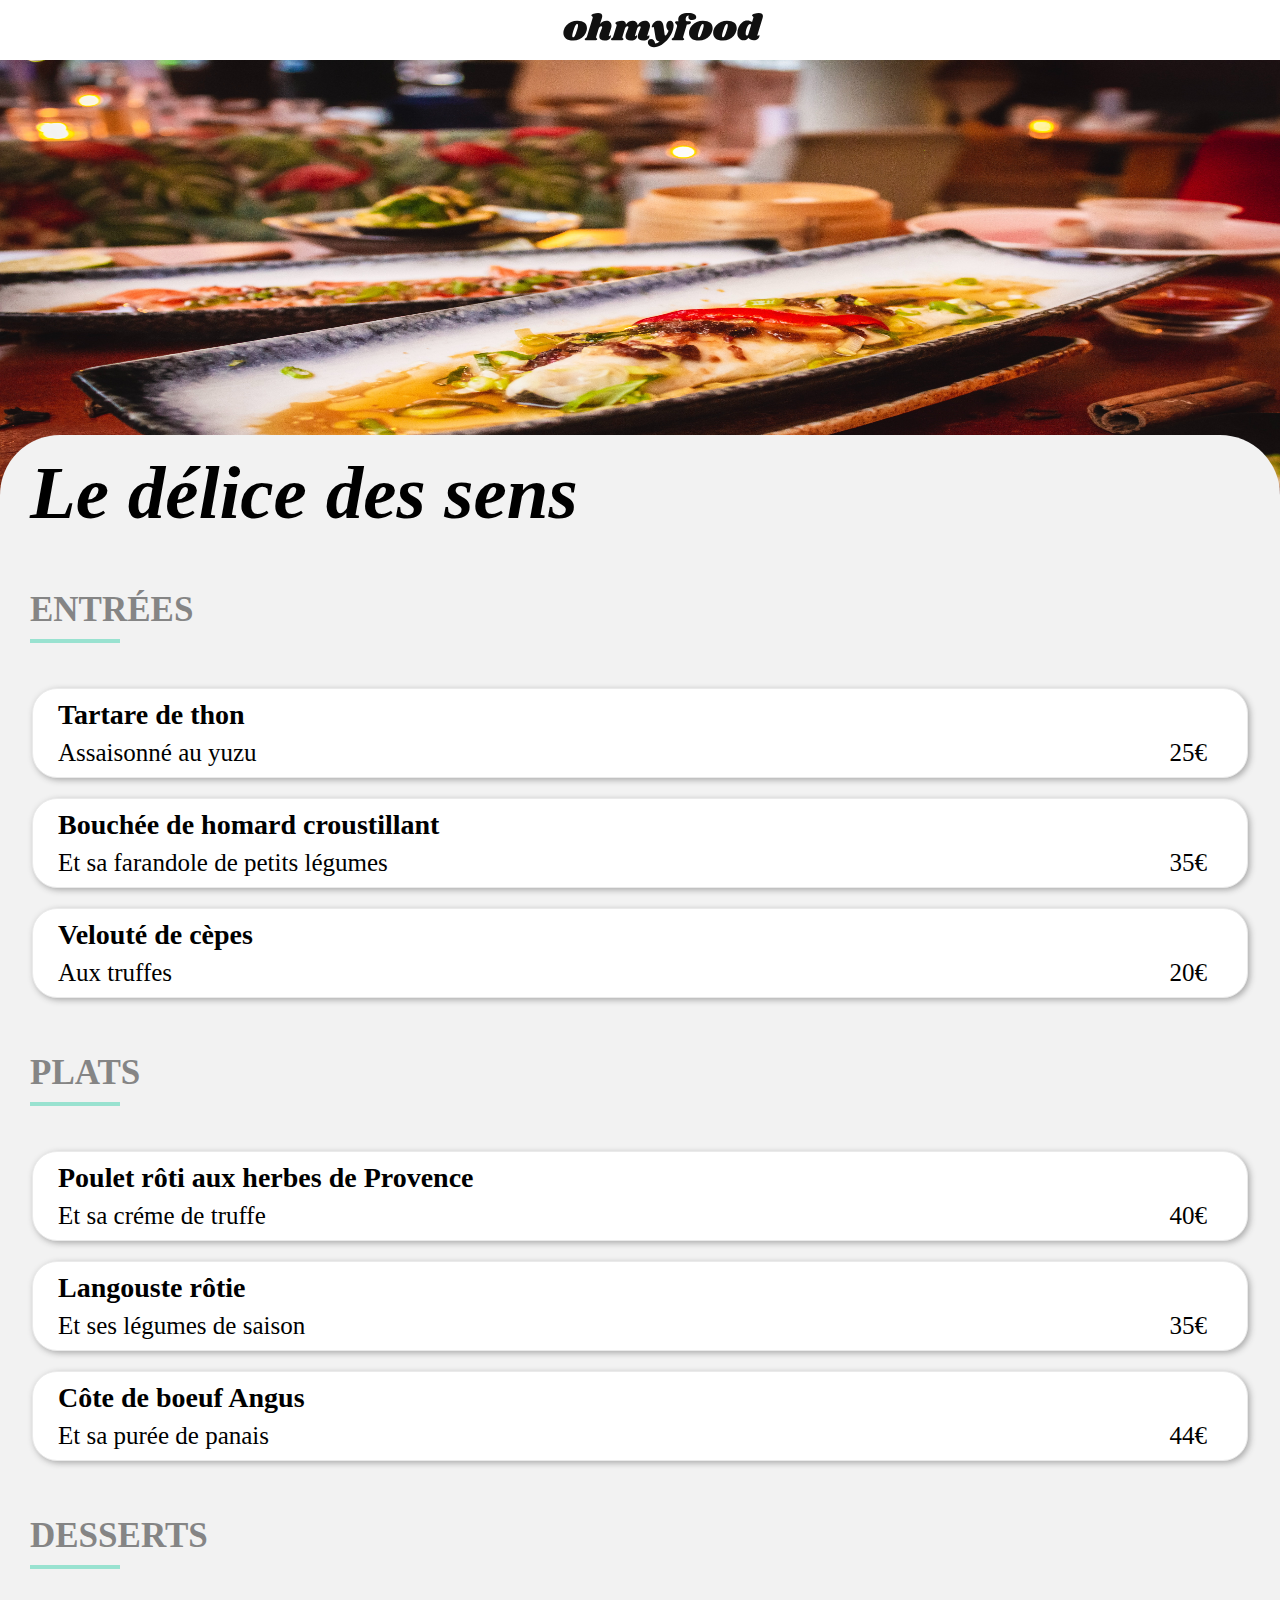
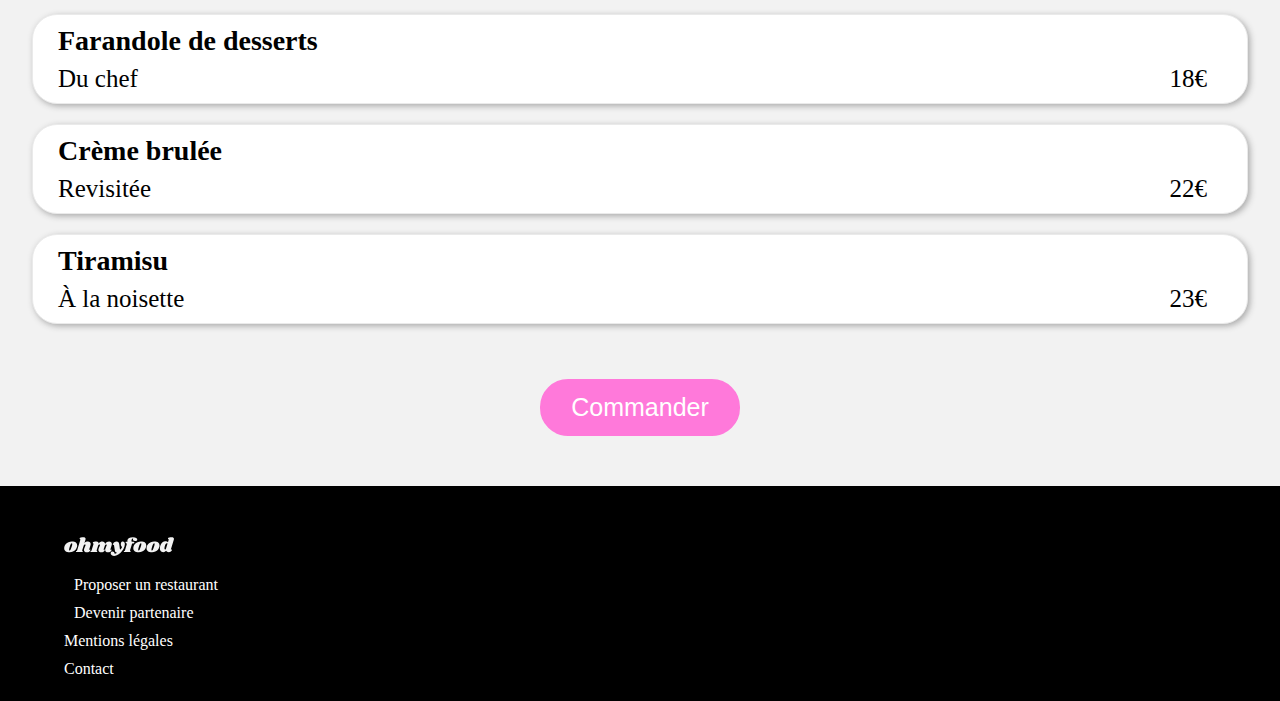
==== menu/menu_delice.html @ 40a1cb8a "finalisation menu css" ====
<!DOCTYPE html>
<html lang="fr">
    <head>
        <meta charset="utf-8">
        <link rel="stylesheet" href="../css/menu.css">
        <link rel="stylesheet" href="https://cdnjs.cloudflare.com/ajax/libs/font-awesome/6.2.0/css/all.min.css" integrity="sha512-xh6O/CkQoPOWDdYTDqeRdPCVd1SpvCA9XXcUnZS2FmJNp1coAFzvtCN9BmamE+4aHK8yyUHUSCcJHgXloTyT2A==" crossorigin="anonymous" referrerpolicy="no-referrer">
        <title>Le delice des sens</title>
    </head>

    <body>
        <header>
            <a href="../index.html">
                <i class="fa-solid fa-arrow-left fleche"></i>
            </a>
            <img src="../images/logo/ohmyfood@2x.svg" alt="ohmyfood" id="omf">
        </header>

        <main>
            <div class="tt-titre">
                <div class="carte-image cii"><img class="img_restau" src="../images/restaurants/louis-hansel-shotsoflouis-qNBGVyOCY8Q-unsplash.jpg" alt="Délice"></div>
                <div class="carte-corps cci">
                    <div class="carte-titre cti">
                        <h1>Le délice des sens</h1>
                        <i class="fa-regular fa-heart coeur"></i>
                    </div>
                </div>
            </div>

            
                

            <section>
                <h2>ENTRÉES</h2>
                <div class="trait"></div>

                <div class="tt-e">
                    <div class="carte-corps">
                        <h3 class="carte-titre">Tartare de thon</h3>
                        <div class="carte-legende">
                            <p>Assaisonné au yuzu</p>
                            <p>25€</p>
                        </div>
                    </div>

                    <div class="carte-corps">
                        <h3 class="carte-titre">Bouchée de homard croustillant</h3>
                        <div class="carte-legende">
                            <p>Et sa farandole de petits légumes</p>
                            <p>35€</p>
                        </div>
                    </div>

                    <div class="carte-corps">
                        <h3 class="carte-titre">Velouté de cèpes</h3>
                        <div class="carte-legende">
                            <p>Aux truffes</p>
                            <p>20€</p>
                        </div>
                    </div>
                </div>
            </section>

            <section>
                <h2>PLATS</h2>
                <div class="trait"></div>

                <div class="tt-e">
                    <div class="carte-corps">
                        <h3 class="carte-titre">Poulet rôti aux herbes de Provence</h3>
                        <div class="carte-legende">
                            <p>Et sa créme de truffe</p>
                            <p>40€</p>
                        </div>
                    </div>

                    <div class="carte-corps">
                        <h3 class="carte-titre">Langouste rôtie</h3>
                        <div class="carte-legende">
                            <p>Et ses légumes de saison</p>
                            <p>35€</p>
                        </div>
                    </div>

                    <div class="carte-corps">
                        <h3 class="carte-titre">Côte de boeuf Angus</h3>
                        <div class="carte-legende">
                            <p>Et sa purée de panais</p>
                            <p>44€</p>
                        </div>
                    </div>
                </div>
            </section>

            <section>
                <h2>DESSERTS</h2>
                <div class="trait"></div>

                <div class="tt-e">
                    <div class="carte-corps">
                        <h3 class="carte-titre">Farandole de desserts</h3>
                        <div class="carte-legende">
                            <p>Du chef</p>
                            <p>18€</p>
                        </div>
                    </div>

                    <div class="carte-corps">
                        <h3 class="carte-titre">Crème brulée</h3>
                        <div class="carte-legende">
                            <p>Revisitée</p>
                            <p>22€</p>
                        </div>
                    </div>

                    <div class="carte-corps">
                        <h3 class="carte-titre">Tiramisu</h3>
                        <div class="carte-legende">
                            <p>À la noisette</p>
                            <p>23€</p>
                        </div>
                    </div>
                </div>
            </section>

            <button type="button">Commander</button>

        </main>

        <footer>
            <img src="../images/logo/ohmyfood@2x.svg" alt="ohmyfood" id="omfpt">
            
            <ul class="tt-lien">
                <li class="lien">
                    <i class="fa-solid fa-utensils icone-footer"></i>
                    <span>Proposer un restaurant</span>
                </li>
                <li class="lien">
                    <i class="fa-solid fa-handshake-angle icone-footer"></i>
                    <span>Devenir partenaire</span>
                </li>
                <li class="lien">Mentions légales</li>
                <li class="lien">Contact</li>
            </ul>
        </footer>

    </body>

</html>
---- css/menu.css ----
body {
    font-size: 16px;
    margin: 10px auto 0 auto;
}

header {
    width: auto;
    height: 50px;
    display: flex;
    flex-direction: row;
}

.fleche {
    font-size: 30px;
    margin: 5px 0 0 45px;
    color: black;
}

#omf {
    width: 200px;
    display: flex;
    margin: 0 auto 10px auto;
}

main {
    background-color: rgb(242, 242, 242);
    padding-bottom: 50px;
}

.tt-titre {
    display: flex;
    flex-direction: column;
    height: 500px;
    margin-bottom: 30px;
}

.cii {
    height: 90%;
}

.img_restau {
    width: 100%;
    max-height: 450px;
}

.cci {
    margin: -75px 0 0 0 !important;
    border-radius: 60px 60px 0 0 !important;
    box-shadow: none !important;
    border: none !important;
    background-color: rgb(242, 242, 242) !important;
}

.cti {
    display: flex;
    justify-content: space-between;
}

h1 {
    font-size: 75px;
    font-style: italic;
    margin: 15px 0 0 30px;
}

.coeur {
    font-size: 65px;
    padding: 25px 95px 0 0;
}


h2 {
    color: rgb(133, 133, 133);
    font-size: 35px;
    margin-left: 30px;
}

.trait {
    margin-top: -20px;
    margin-bottom: 35px;
    margin-left: 30px;
    border: none;
    width: 90px;
    height: 4px;
    background-color: #99e2d0;
}

.tt-e {
    display: flex;
    flex-direction: column;
    justify-content: space-around;
    margin: 0 auto 45px auto;
    width: 95%;
}

.carte-corps {
    border: 1px solid rgb(234, 234, 234);
    margin: 10px 0;
    border-radius: 25px;
    background-color: white;
    box-shadow: 2px 2px 6px rgb(169, 169, 169) ;
}

h3 {
    font-size: 28px;
    margin: 10px 0px 8px 25px;
}

.carte-titre {

}

.carte-legende {
    display: flex;
    flex-direction: row;
    justify-content: space-between;
    font-size: 25px;
    margin: 8px 40px 10px 25px;
}
 
p {
    margin: 0;
}

button {
    display: block;
    margin: 0 auto;
    font-size: 25px;
    width: 200px;
    text-align: center;
    border: 2px solid #ff79da;
    background-color: #ff79da;
    color: white;
    border-radius: 28px;
    padding: 12px 10px;
}




























footer {
    background-color: black;
    height: 215px;
}

#omfpt {
    filter: contrast(0%) brightness(190%);
    width: 110px;
    margin-top: 4%;
    margin-left: 5%;
}

.tt-lien {
    list-style-type: none;
    padding: 0;
}

.lien {
    background-color: black;
    border-color: black;
    color: white;
    margin-left: 5%;
    margin-top: 10px;
    margin-bottom: 10px;
}

.icone-footer {
    padding: 0 10px 0 0;
}
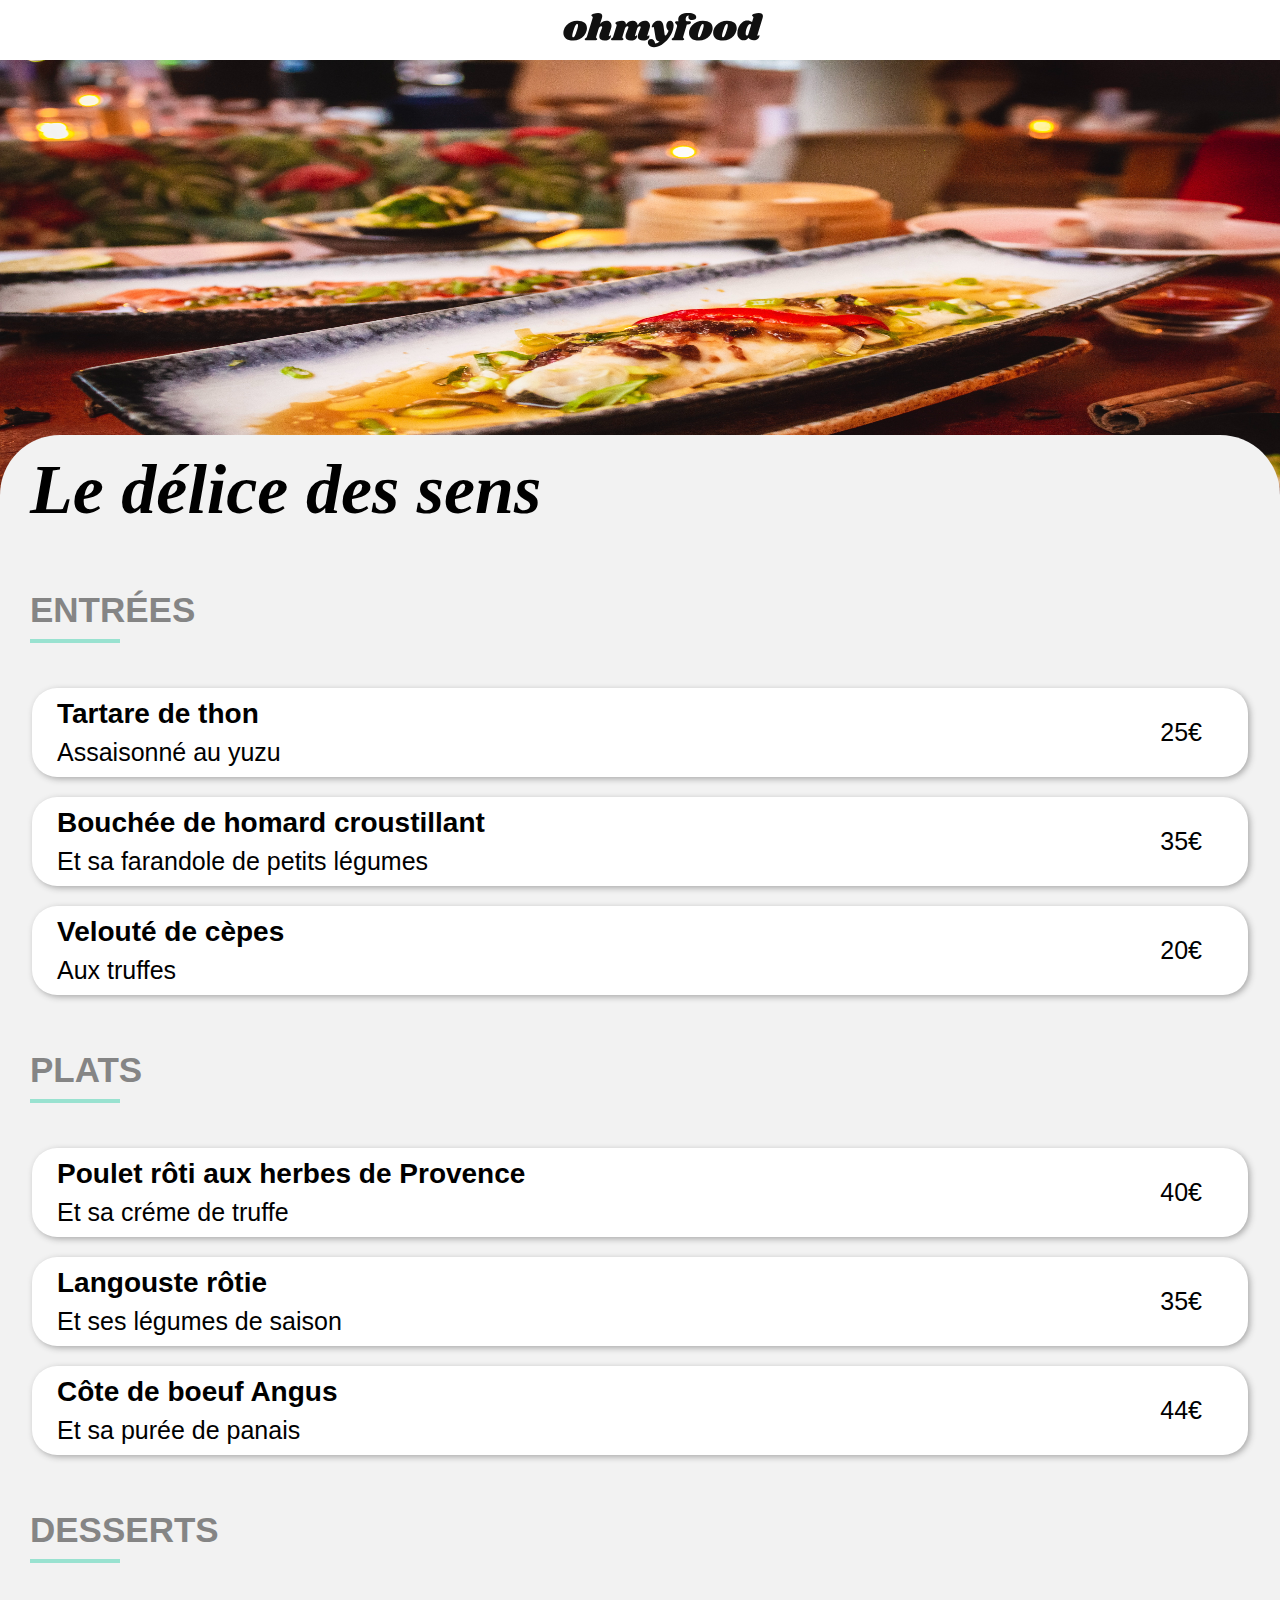
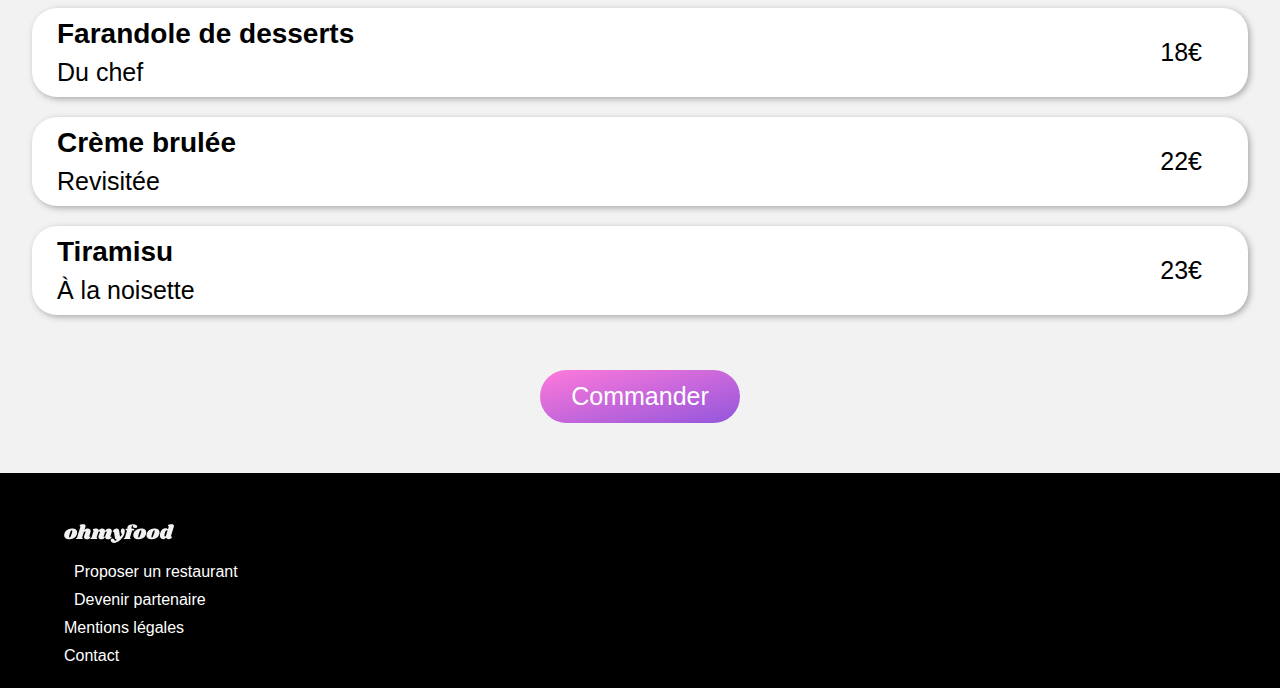
==== commit 5ca39ab2: "animations bouton vert+ police (a revoir)" ====
--- a/menu/menu_delice.html
+++ b/menu/menu_delice.html
@@ -26,35 +26,53 @@
                 </div>
             </div>
 
-            
-                
-
             <section>
                 <h2>ENTRÉES</h2>
                 <div class="trait"></div>
 
                 <div class="tt-e">
                     <div class="carte-corps">
-                        <h3 class="carte-titre">Tartare de thon</h3>
-                        <div class="carte-legende">
-                            <p>Assaisonné au yuzu</p>
+                        <div class="carte-t">
+                            <h3 class="carte-titre">Tartare de thon</h3>
+                            <div class="carte-legende">Assaisonné au yuzu</div>
+                        </div>
+                        <div class="carte-p">
                             <p>25€</p>
-                        </div>
-                    </div>
-
-                    <div class="carte-corps">
-                        <h3 class="carte-titre">Bouchée de homard croustillant</h3>
-                        <div class="carte-legende">
-                            <p>Et sa farandole de petits légumes</p>
+                        </div>  
+                        <div class="carte-c">
+                            <button class="check">
+                                <span class="fa-solid fa-check v-check"></span>
+                            </button>
+                        </div>
+                    </div>
+
+                    <div class="carte-corps">
+                        <div class="carte-t">
+                            <h3 class="carte-titre">Bouchée de homard croustillant</h3>
+                            <div class="carte-legende">Et sa farandole de petits légumes</div>
+                        </div>
+                        <div class="carte-p">
                             <p>35€</p>
                         </div>
-                    </div>
-
-                    <div class="carte-corps">
-                        <h3 class="carte-titre">Velouté de cèpes</h3>
-                        <div class="carte-legende">
-                            <p>Aux truffes</p>
+                        <div class="carte-c">
+                            <button class="check">
+                                <span class="fa-solid fa-check v-check"></span>
+                            </button>
+                        </div>
+                    </div>
+
+                    <div class="carte-corps">
+                        <div class="carte-t">
+                            <h3 class="carte-titre">Velouté de cèpes</h3>
+                            <div class="carte-legende">Aux truffes</div> 
+                        </div>
+                        <div class="carte-p">
                             <p>20€</p>
+                        </div>
+                        <div class="carte-c">
+                            <button class="check">
+                                <span class="fa-solid fa-check v-check"></span>
+                            </button>
                         </div>
                     </div>
                 </div>
@@ -66,26 +84,47 @@
 
                 <div class="tt-e">
                     <div class="carte-corps">
-                        <h3 class="carte-titre">Poulet rôti aux herbes de Provence</h3>
-                        <div class="carte-legende">
-                            <p>Et sa créme de truffe</p>
+                        <div class="carte-t">
+                            <h3 class="carte-titre">Poulet rôti aux herbes de Provence</h3>
+                            <div class="carte-legende">Et sa créme de truffe</div>
+                        </div>
+                        <div class="carte-p">
                             <p>40€</p>
                         </div>
-                    </div>
-
-                    <div class="carte-corps">
-                        <h3 class="carte-titre">Langouste rôtie</h3>
-                        <div class="carte-legende">
-                            <p>Et ses légumes de saison</p>
+                        <div class="carte-c">
+                            <button class="check">
+                                <span class="fa-solid fa-check v-check"></span>
+                            </button>
+                        </div>
+                    </div>
+
+                    <div class="carte-corps">
+                        <div class="carte-t">
+                            <h3 class="carte-titre">Langouste rôtie</h3>
+                            <div class="carte-legende">Et ses légumes de saison</div>
+                        </div>
+                        <div class="carte-p">
                             <p>35€</p>
                         </div>
-                    </div>
-
-                    <div class="carte-corps">
-                        <h3 class="carte-titre">Côte de boeuf Angus</h3>
-                        <div class="carte-legende">
-                            <p>Et sa purée de panais</p>
+                        <div class="carte-c">
+                            <button class="check">
+                                <span class="fa-solid fa-check v-check"></span>
+                            </button>
+                        </div>
+                    </div>
+
+                    <div class="carte-corps">
+                        <div class="carte-t">
+                            <h3 class="carte-titre">Côte de boeuf Angus</h3>
+                            <div class="carte-legende">Et sa purée de panais</div>
+                        </div>
+                        <div class="carte-p">
                             <p>44€</p>
+                        </div>
+                        <div class="carte-c">
+                            <button class="check">
+                                <span class="fa-solid fa-check v-check"></span>
+                            </button>
                         </div>
                     </div>
                 </div>
@@ -97,32 +136,53 @@
 
                 <div class="tt-e">
                     <div class="carte-corps">
-                        <h3 class="carte-titre">Farandole de desserts</h3>
-                        <div class="carte-legende">
-                            <p>Du chef</p>
+                        <div class="carte-t">
+                            <h3 class="carte-titre">Farandole de desserts</h3>
+                            <div class="carte-legende">Du chef</div>
+                        </div>
+                        <div class="carte-p">
                             <p>18€</p>
                         </div>
-                    </div>
-
-                    <div class="carte-corps">
-                        <h3 class="carte-titre">Crème brulée</h3>
-                        <div class="carte-legende">
-                            <p>Revisitée</p>
+                        <div class="carte-c">
+                            <button class="check">
+                                <span class="fa-solid fa-check v-check"></span>
+                            </button>
+                        </div>
+                    </div>
+
+                    <div class="carte-corps">
+                        <div class="carte-t">
+                            <h3 class="carte-titre">Crème brulée</h3>
+                            <div class="carte-legende">Revisitée</div>
+                        </div>
+                        <div class="carte-p">
                             <p>22€</p>
                         </div>
-                    </div>
-
-                    <div class="carte-corps">
-                        <h3 class="carte-titre">Tiramisu</h3>
-                        <div class="carte-legende">
-                            <p>À la noisette</p>
+                        <div class="carte-c">
+                            <button class="check">
+                                <span class="fa-solid fa-check v-check"></span>
+                            </button>
+                        </div>
+                    </div>
+
+                    <div class="carte-corps">
+                        <div class="carte-t">
+                            <h3 class="carte-titre">Tiramisu</h3>
+                            <div class="carte-legende">À la noisette</div>
+                        </div>
+                        <div class="carte-p">
                             <p>23€</p>
                         </div>
+                        <div class="carte-c">
+                            <button class="check">
+                                <span class="fa-solid fa-check v-check"></span>
+                            </button>
+                        </div>
                     </div>
                 </div>
             </section>
 
-            <button type="button">Commander</button>
+            <button class="commander" type="button">Commander</button>
 
         </main>
 
@@ -139,7 +199,7 @@
                     <span>Devenir partenaire</span>
                 </li>
                 <li class="lien">Mentions légales</li>
-                <li class="lien">Contact</li>
+                <li class="lien"><a href="mailto: ohmyfood@orange.fr">Contact</a></li>
             </ul>
         </footer>
 
--- a/css/menu.css
+++ b/css/menu.css
@@ -1,6 +1,7 @@
 body {
     font-size: 16px;
     margin: 10px auto 0 auto;
+    font-family: 'Roboto', sans-serif;
 }
 
 header {
@@ -49,15 +50,18 @@
     box-shadow: none !important;
     border: none !important;
     background-color: rgb(242, 242, 242) !important;
+    display: block !important;
 }
 
 .cti {
     display: flex;
     justify-content: space-between;
+    font-family: 'Shrikhand';
+    font-weight: bold;
 }
 
 h1 {
-    font-size: 75px;
+    font-size: 70px;
     font-style: italic;
     margin: 15px 0 0 30px;
 }
@@ -93,20 +97,23 @@
 }
 
 .carte-corps {
-    border: 1px solid rgb(234, 234, 234);
     margin: 10px 0;
     border-radius: 25px;
     background-color: white;
-    box-shadow: 2px 2px 6px rgb(169, 169, 169) ;
+    box-shadow: 2px 2px 6px rgb(169, 169, 169);
+    display: flex;
+    flex-direction: row;
+    flex-wrap: nowrap;
+}
+
+.carte-t {
+    width: 90%;
+    text-overflow: ellipsis;
 }
 
 h3 {
     font-size: 28px;
     margin: 10px 0px 8px 25px;
-}
-
-.carte-titre {
-
 }
 
 .carte-legende {
@@ -116,50 +123,64 @@
     font-size: 25px;
     margin: 8px 40px 10px 25px;
 }
- 
+
+.carte-p {
+    font-size: 25px;
+    width: 9%;
+    display: flex;
+    align-items: center;
+    justify-content: center;
+}
+
+.carte-c {
+    width: 0%;
+    overflow: hidden;
+}
+
+.carte-corps:hover .carte-c {
+    width: 10%;
+}
+
+.check {
+    background-color: #99e2d0;
+    height: 100%;
+    width: 100%;
+    border: none;
+    border-radius: 0 25px 25px 0;
+}
+
+.v-check {
+    color: #99e2d0;
+    font-weight: bold;
+    border: 1px solid white ;
+    background-color: white;
+    border-radius: 50px;
+    font-size: 17px;
+    height: 18px;
+    width: 18px;
+}
+
 p {
     margin: 0;
 }
 
-button {
+.commander {
     display: block;
     margin: 0 auto;
     font-size: 25px;
     width: 200px;
     text-align: center;
-    border: 2px solid #ff79da;
-    background-color: #ff79da;
     color: white;
     border-radius: 28px;
     padding: 12px 10px;
-}
-
-
-
-
-
-
-
-
-
-
-
-
-
-
-
-
-
-
-
-
-
-
-
-
-
-
-
+    background: linear-gradient(to bottom right, #FF79DA, #9356DC);
+    border: 0px solid;
+}
+
+.commander:hover {
+    opacity: 0.9;
+    box-shadow: 3px 3px 8px rgb(88, 88, 88);
+}
 
 footer {
     background-color: black;
@@ -187,6 +208,11 @@
     margin-bottom: 10px;
 }
 
+.lien a {
+    color: white;
+    text-decoration: none;
+}
+
 .icone-footer {
     padding: 0 10px 0 0;
 }
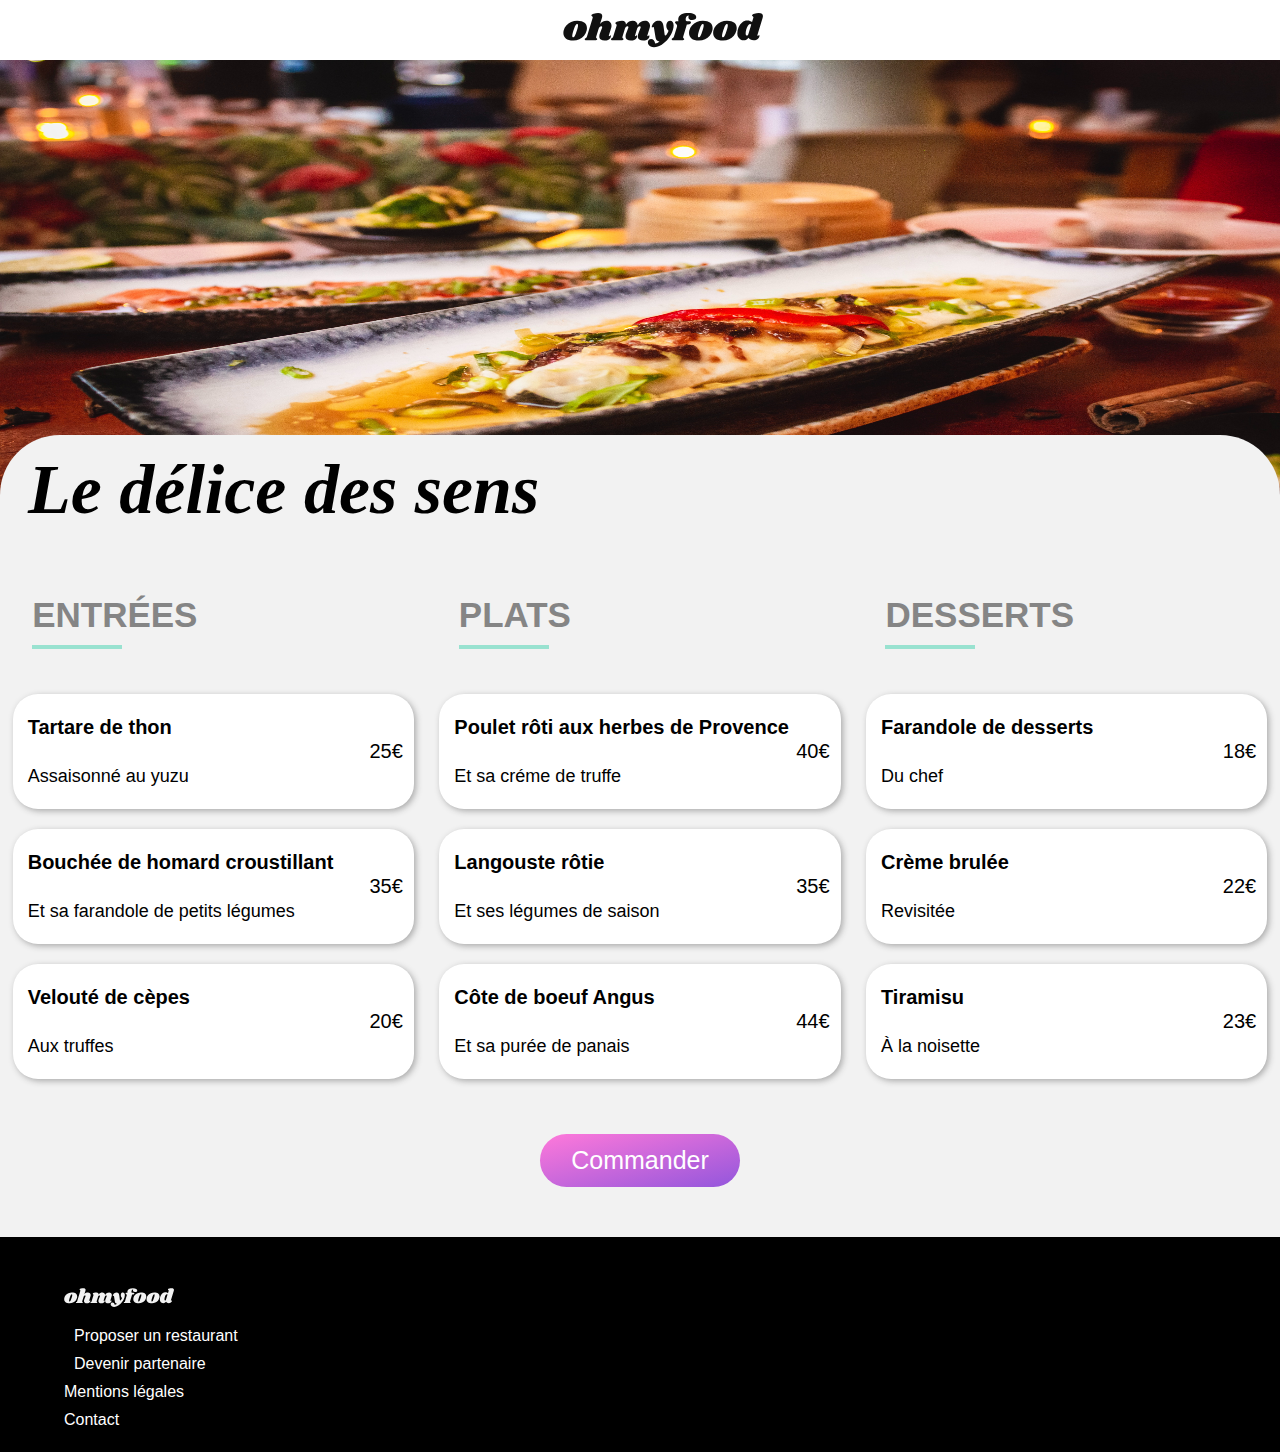
==== commit 85b7e54f: "ajout MQ menu/style modif css menu" ====
--- a/menu/menu_delice.html
+++ b/menu/menu_delice.html
@@ -3,6 +3,7 @@
     <head>
         <meta charset="utf-8">
         <link rel="stylesheet" href="../css/menu.css">
+        <link rel="stylesheet" href="../css/MQmenu.css">
         <link rel="stylesheet" href="https://cdnjs.cloudflare.com/ajax/libs/font-awesome/6.2.0/css/all.min.css" integrity="sha512-xh6O/CkQoPOWDdYTDqeRdPCVd1SpvCA9XXcUnZS2FmJNp1coAFzvtCN9BmamE+4aHK8yyUHUSCcJHgXloTyT2A==" crossorigin="anonymous" referrerpolicy="no-referrer">
         <title>Le delice des sens</title>
     </head>
@@ -26,160 +27,162 @@
                 </div>
             </div>
 
-            <section>
-                <h2>ENTRÉES</h2>
-                <div class="trait"></div>
-
-                <div class="tt-e">
-                    <div class="carte-corps">
-                        <div class="carte-t">
-                            <h3 class="carte-titre">Tartare de thon</h3>
-                            <div class="carte-legende">Assaisonné au yuzu</div>
-                        </div>
-                        <div class="carte-p">
-                            <p>25€</p>
-                        </div>  
-                        <div class="carte-c">
-                            <button class="check">
-                                <span class="fa-solid fa-check v-check"></span>
-                            </button>
-                        </div>
-                    </div>
-
-                    <div class="carte-corps">
-                        <div class="carte-t">
-                            <h3 class="carte-titre">Bouchée de homard croustillant</h3>
-                            <div class="carte-legende">Et sa farandole de petits légumes</div>
-                        </div>
-                        <div class="carte-p">
-                            <p>35€</p>
-                        </div>
-                        <div class="carte-c">
-                            <button class="check">
-                                <span class="fa-solid fa-check v-check"></span>
-                            </button>
-                        </div>
-                    </div>
-
-                    <div class="carte-corps">
-                        <div class="carte-t">
-                            <h3 class="carte-titre">Velouté de cèpes</h3>
-                            <div class="carte-legende">Aux truffes</div> 
-                        </div>
-                        <div class="carte-p">
-                            <p>20€</p>
-                        </div>
-                        <div class="carte-c">
-                            <button class="check">
-                                <span class="fa-solid fa-check v-check"></span>
-                            </button>
-                        </div>
-                    </div>
-                </div>
-            </section>
-
-            <section>
-                <h2>PLATS</h2>
-                <div class="trait"></div>
-
-                <div class="tt-e">
-                    <div class="carte-corps">
-                        <div class="carte-t">
-                            <h3 class="carte-titre">Poulet rôti aux herbes de Provence</h3>
-                            <div class="carte-legende">Et sa créme de truffe</div>
-                        </div>
-                        <div class="carte-p">
-                            <p>40€</p>
-                        </div>
-                        <div class="carte-c">
-                            <button class="check">
-                                <span class="fa-solid fa-check v-check"></span>
-                            </button>
-                        </div>
-                    </div>
-
-                    <div class="carte-corps">
-                        <div class="carte-t">
-                            <h3 class="carte-titre">Langouste rôtie</h3>
-                            <div class="carte-legende">Et ses légumes de saison</div>
-                        </div>
-                        <div class="carte-p">
-                            <p>35€</p>
-                        </div>
-                        <div class="carte-c">
-                            <button class="check">
-                                <span class="fa-solid fa-check v-check"></span>
-                            </button>
-                        </div>
-                    </div>
-
-                    <div class="carte-corps">
-                        <div class="carte-t">
-                            <h3 class="carte-titre">Côte de boeuf Angus</h3>
-                            <div class="carte-legende">Et sa purée de panais</div>
-                        </div>
-                        <div class="carte-p">
-                            <p>44€</p>
-                        </div>
-                        <div class="carte-c">
-                            <button class="check">
-                                <span class="fa-solid fa-check v-check"></span>
-                            </button>
-                        </div>
-                    </div>
-                </div>
-            </section>
-
-            <section>
-                <h2>DESSERTS</h2>
-                <div class="trait"></div>
-
-                <div class="tt-e">
-                    <div class="carte-corps">
-                        <div class="carte-t">
-                            <h3 class="carte-titre">Farandole de desserts</h3>
-                            <div class="carte-legende">Du chef</div>
-                        </div>
-                        <div class="carte-p">
-                            <p>18€</p>
-                        </div>
-                        <div class="carte-c">
-                            <button class="check">
-                                <span class="fa-solid fa-check v-check"></span>
-                            </button>
-                        </div>
-                    </div>
-
-                    <div class="carte-corps">
-                        <div class="carte-t">
-                            <h3 class="carte-titre">Crème brulée</h3>
-                            <div class="carte-legende">Revisitée</div>
-                        </div>
-                        <div class="carte-p">
-                            <p>22€</p>
-                        </div>
-                        <div class="carte-c">
-                            <button class="check">
-                                <span class="fa-solid fa-check v-check"></span>
-                            </button>
-                        </div>
-                    </div>
-
-                    <div class="carte-corps">
-                        <div class="carte-t">
-                            <h3 class="carte-titre">Tiramisu</h3>
-                            <div class="carte-legende">À la noisette</div>
-                        </div>
-                        <div class="carte-p">
-                            <p>23€</p>
-                        </div>
-                        <div class="carte-c">
-                            <button class="check">
-                                <span class="fa-solid fa-check v-check"></span>
-                            </button>
-                        </div>
-                    </div>
-                </div>
+            <section class="tt-section">
+                <section class="section">
+                    <h2>ENTRÉES</h2>
+                    <div class="trait"></div>
+
+                    <div class="tt-e">
+                        <div class="carte-corps">
+                            <div class="carte-t">
+                                <h3 class="carte-titre">Tartare de thon</h3>
+                                <div class="carte-legende">Assaisonné au yuzu</div>
+                            </div>
+                            <div class="carte-p">
+                                <p>25€</p>
+                            </div>  
+                            <div class="carte-c">
+                                <button class="check">
+                                    <span class="fa-solid fa-check v-check"></span>
+                                </button>
+                            </div>
+                        </div>
+
+                        <div class="carte-corps">
+                            <div class="carte-t">
+                                <h3 class="carte-titre">Bouchée de homard croustillant</h3>
+                                <div class="carte-legende">Et sa farandole de petits légumes</div>
+                            </div>
+                            <div class="carte-p">
+                                <p>35€</p>
+                            </div>
+                            <div class="carte-c">
+                                <button class="check">
+                                    <span class="fa-solid fa-check v-check"></span>
+                                </button>
+                            </div>
+                        </div>
+
+                        <div class="carte-corps">
+                            <div class="carte-t">
+                                <h3 class="carte-titre">Velouté de cèpes</h3>
+                                <div class="carte-legende">Aux truffes</div> 
+                            </div>
+                            <div class="carte-p">
+                                <p>20€</p>
+                            </div>
+                            <div class="carte-c">
+                                <button class="check">
+                                    <span class="fa-solid fa-check v-check"></span>
+                                </button>
+                            </div>
+                        </div>
+                    </div>
+                </section>
+
+                <section class="section">
+                    <h2>PLATS</h2>
+                    <div class="trait"></div>
+
+                    <div class="tt-e">
+                        <div class="carte-corps">
+                            <div class="carte-t">
+                                <h3 class="carte-titre">Poulet rôti aux herbes de Provence</h3>
+                                <div class="carte-legende">Et sa créme de truffe</div>
+                            </div>
+                            <div class="carte-p">
+                                <p>40€</p>
+                            </div>
+                            <div class="carte-c">
+                                <button class="check">
+                                    <span class="fa-solid fa-check v-check"></span>
+                                </button>
+                            </div>
+                        </div>
+
+                        <div class="carte-corps">
+                            <div class="carte-t">
+                                <h3 class="carte-titre">Langouste rôtie</h3>
+                                <div class="carte-legende">Et ses légumes de saison</div>
+                            </div>
+                            <div class="carte-p">
+                                <p>35€</p>
+                            </div>
+                            <div class="carte-c">
+                                <button class="check">
+                                    <span class="fa-solid fa-check v-check"></span>
+                                </button>
+                            </div>
+                        </div>
+
+                        <div class="carte-corps">
+                            <div class="carte-t">
+                                <h3 class="carte-titre">Côte de boeuf Angus</h3>
+                                <div class="carte-legende">Et sa purée de panais</div>
+                            </div>
+                            <div class="carte-p">
+                                <p>44€</p>
+                            </div>
+                            <div class="carte-c">
+                                <button class="check">
+                                    <span class="fa-solid fa-check v-check"></span>
+                                </button>
+                            </div>
+                        </div>
+                    </div>
+                </section>
+
+                <section class="section">
+                    <h2>DESSERTS</h2>
+                    <div class="trait"></div>
+
+                    <div class="tt-e">
+                        <div class="carte-corps">
+                            <div class="carte-t">
+                                <h3 class="carte-titre">Farandole de desserts</h3>
+                                <div class="carte-legende">Du chef</div>
+                            </div>
+                            <div class="carte-p">
+                                <p>18€</p>
+                            </div>
+                            <div class="carte-c">
+                                <button class="check">
+                                    <span class="fa-solid fa-check v-check"></span>
+                                </button>
+                            </div>
+                        </div>
+
+                        <div class="carte-corps">
+                            <div class="carte-t">
+                                <h3 class="carte-titre">Crème brulée</h3>
+                                <div class="carte-legende">Revisitée</div>
+                            </div>
+                            <div class="carte-p">
+                                <p>22€</p>
+                            </div>
+                            <div class="carte-c">
+                                <button class="check">
+                                    <span class="fa-solid fa-check v-check"></span>
+                                </button>
+                            </div>
+                        </div>
+
+                        <div class="carte-corps">
+                            <div class="carte-t">
+                                <h3 class="carte-titre">Tiramisu</h3>
+                                <div class="carte-legende">À la noisette</div>
+                            </div>
+                            <div class="carte-p">
+                                <p>23€</p>
+                            </div>
+                            <div class="carte-c">
+                                <button class="check">
+                                    <span class="fa-solid fa-check v-check"></span>
+                                </button>
+                            </div>
+                        </div>
+                    </div>
+                </section>
             </section>
 
             <button class="commander" type="button">Commander</button>
--- a/css/menu.css
+++ b/css/menu.css
@@ -32,7 +32,6 @@
     display: flex;
     flex-direction: column;
     height: 500px;
-    margin-bottom: 30px;
 }
 
 .cii {
@@ -41,7 +40,7 @@
 
 .img_restau {
     width: 100%;
-    max-height: 450px;
+    height: 450px;
 }
 
 .cci {
@@ -61,21 +60,30 @@
 }
 
 h1 {
-    font-size: 70px;
+    font-size: 52px;
     font-style: italic;
-    margin: 15px 0 0 30px;
+    margin: 15px 0 0 28px;
+}
+
+.h1pg {
+    font-size: 50px !important;
+    margin: 18px 0 0 28px !important;
 }
 
 .coeur {
-    font-size: 65px;
-    padding: 25px 95px 0 0;
-}
-
+    font-size: 45px;
+    padding: 25px 45px 0 0;
+}
+
+.tt-section {
+    display: flex;
+    flex-direction: column;
+}
 
 h2 {
     color: rgb(133, 133, 133);
-    font-size: 35px;
-    margin-left: 30px;
+    font-size: 30px;
+    margin: 5px 30px 30px 30px;
 }
 
 .trait {
@@ -108,20 +116,24 @@
 
 .carte-t {
     width: 90%;
+    white-space: nowrap;
+    overflow: hidden;
     text-overflow: ellipsis;
 }
 
 h3 {
-    font-size: 28px;
+    font-size: 23px;
     margin: 10px 0px 8px 25px;
+    text-overflow: ellipsis;
 }
 
 .carte-legende {
     display: flex;
     flex-direction: row;
     justify-content: space-between;
-    font-size: 25px;
+    font-size: 20px;
     margin: 8px 40px 10px 25px;
+    text-overflow: ellipsis;
 }
 
 .carte-p {
@@ -133,12 +145,35 @@
 }
 
 .carte-c {
-    width: 0%;
+    width: 0;
     overflow: hidden;
+    margin-left: 10px;
 }
 
 .carte-corps:hover .carte-c {
-    width: 10%;
+    width: 6%;
+    animation: animcc 900ms 100ms normal ease-out forwards;
+    -webkit-animation: animcc 900ms 100ms normal ease-out forwards;
+    -moz-animation: animcc 900ms 100ms normal ease-out forwards;
+}
+
+@keyframes animcc {
+    0% {
+        width: 6% /*32px*/;
+    }
+
+    30% {
+        width: 10%;
+    }
+
+    60% {
+        width: 14%;
+    }
+
+    100% {
+        width: 20% /*90px*/;
+    }
+
 }
 
 .check {
@@ -158,6 +193,29 @@
     font-size: 17px;
     height: 18px;
     width: 18px;
+}
+
+.carte-corps:hover .v-check {
+    animation: animcheck 400ms 200ms normal linear forwards ;
+}
+
+@keyframes animcheck {
+    0% {
+        transform: rotate(135deg);
+    }
+
+    30% {
+        transform: rotate(180deg);
+    }
+
+    60% {
+        transform: rotate(225deg);
+    }
+
+    100% {
+        transform: rotate(360deg);
+    }
+
 }
 
 p {
--- a/css/MQmenu.css
+++ b/css/MQmenu.css
@@ -0,0 +1,90 @@
+@media all and (min-width: 768px) and (max-width: 991px)
+{
+
+    .tt-titre {
+        margin-bottom: 30px;
+    }
+
+    h1 {
+        font-size: 70px;
+    }
+
+    .coeur {
+        font-size: 65px;
+        padding: 25px 80px 0 0;
+    }
+
+    h2 {
+        font-size: 35px;
+        margin-left: 30px;
+    }
+
+
+
+
+}
+
+
+
+
+
+
+
+@media screen and (min-width: 991px) 
+{
+
+    .tt-titre {
+        margin-bottom: 30px;
+    }
+
+    h1 {
+        font-size: 70px;
+    }
+
+    .coeur {
+        font-size: 65px;
+        padding: 25px 80px 0 0;
+    }
+
+    .tt-section {
+        display: flex;
+        flex-direction: row;
+        justify-content: space-around;
+    }
+
+    .section {
+        width: 33%;
+    }
+
+    h2 {
+        font-size: 35px;
+        margin-left: 30px;
+    }  
+
+    .carte-corps {
+        height: 115px;
+    }
+
+    .carte-t {
+        display: flex;
+        flex-direction: column;
+        justify-content: space-evenly;
+        align-items: flex-start;
+    }
+    
+    h3 {
+        font-size: 20px;
+        margin: 10px 0px 8px 15px;
+    }
+
+    .carte-legende {
+        font-size: 18px;
+        margin: 8px 40px 10px 15px;
+    }
+
+    .carte-p {
+        font-size: 20px;
+    }
+
+
+}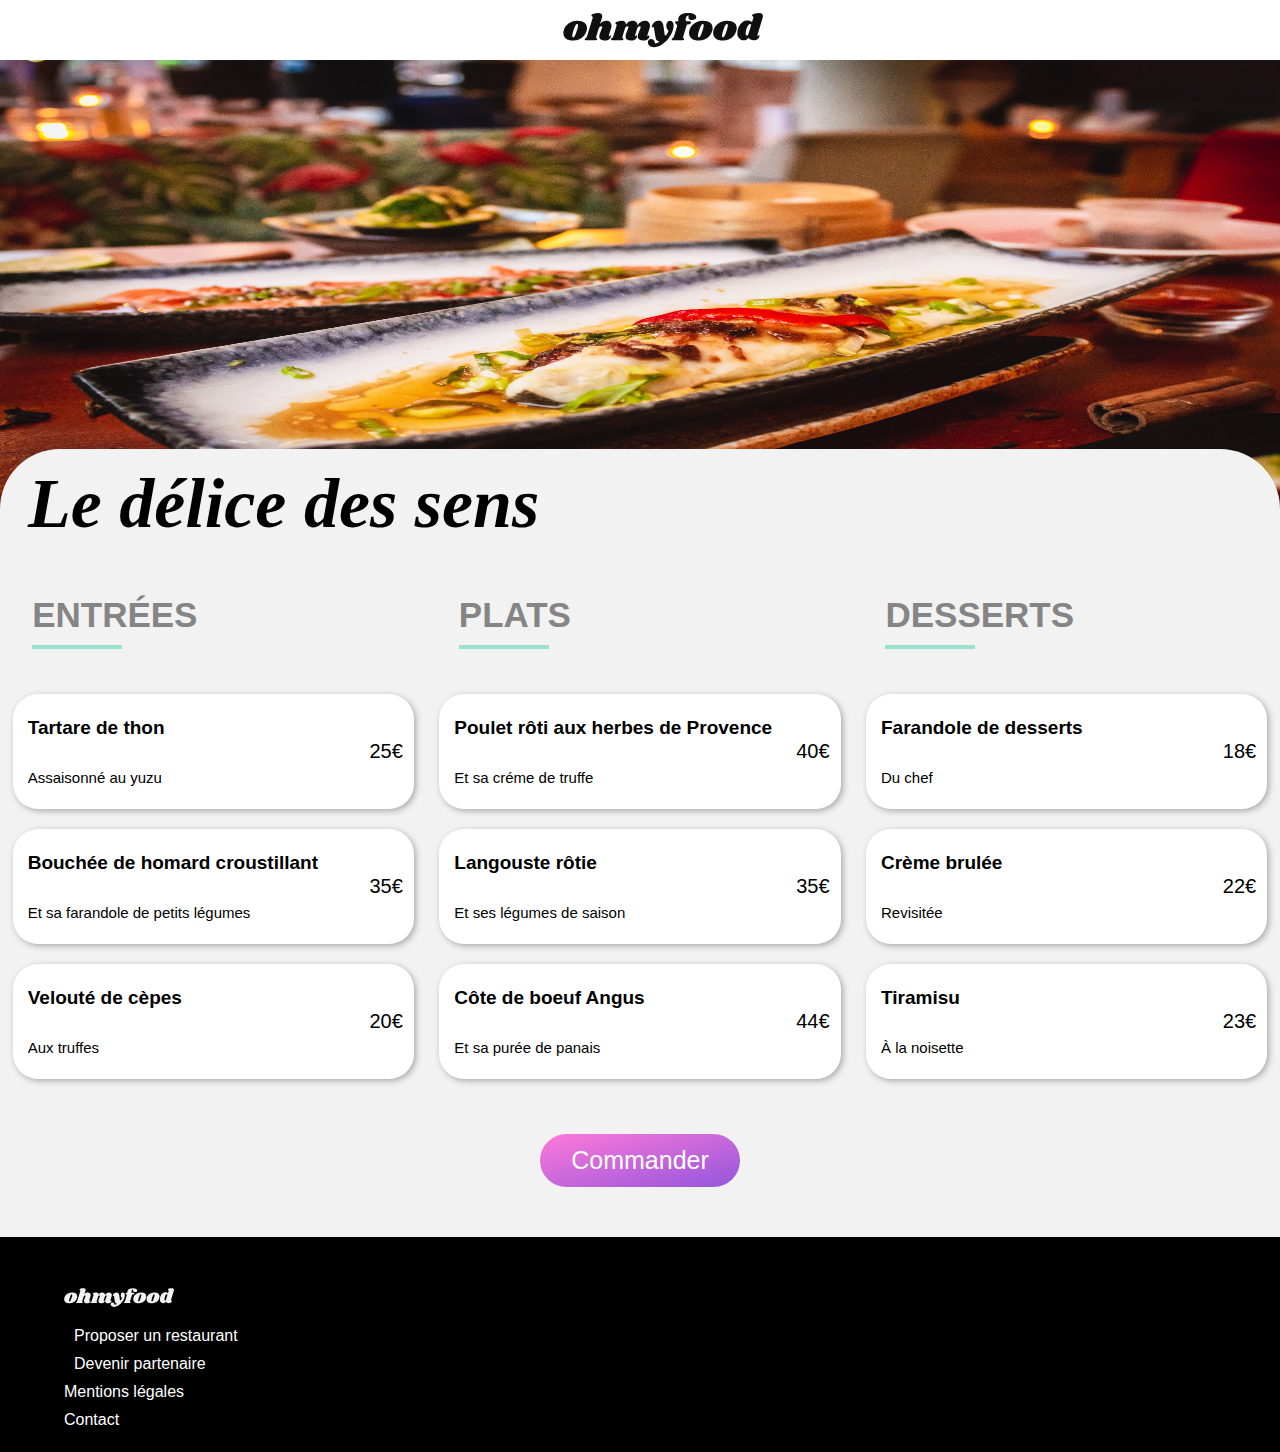
==== commit a049f7e6: "modification animation vert + qq details taille:paddiing..." ====
--- a/menu/menu_delice.html
+++ b/menu/menu_delice.html
@@ -2,6 +2,8 @@
 <html lang="fr">
     <head>
         <meta charset="utf-8">
+        <meta http-equiv="X-UA-Compatible" content="IE=edge">
+        <meta name="viewport" content="width=device-width, initial-scale=1.0">
         <link rel="stylesheet" href="../css/menu.css">
         <link rel="stylesheet" href="../css/MQmenu.css">
         <link rel="stylesheet" href="https://cdnjs.cloudflare.com/ajax/libs/font-awesome/6.2.0/css/all.min.css" integrity="sha512-xh6O/CkQoPOWDdYTDqeRdPCVd1SpvCA9XXcUnZS2FmJNp1coAFzvtCN9BmamE+4aHK8yyUHUSCcJHgXloTyT2A==" crossorigin="anonymous" referrerpolicy="no-referrer">
--- a/css/menu.css
+++ b/css/menu.css
@@ -35,7 +35,7 @@
 }
 
 .cii {
-    height: 90%;
+    height: 96%;
 }
 
 .img_restau {
@@ -60,19 +60,19 @@
 }
 
 h1 {
-    font-size: 52px;
+    font-size: 30px;
     font-style: italic;
     margin: 15px 0 0 28px;
 }
 
 .h1pg {
-    font-size: 50px !important;
+    font-size: 30px !important;
     margin: 18px 0 0 28px !important;
 }
 
 .coeur {
-    font-size: 45px;
-    padding: 25px 45px 0 0;
+    font-size: 30px;
+    padding: 20px 30px 0 0;
 }
 
 .tt-section {
@@ -118,21 +118,24 @@
     width: 90%;
     white-space: nowrap;
     overflow: hidden;
-    text-overflow: ellipsis;
 }
 
 h3 {
     font-size: 23px;
     margin: 10px 0px 8px 25px;
+}
+
+.carte-titre {
+    white-space: nowrap;
+    overflow: hidden;
     text-overflow: ellipsis;
 }
 
 .carte-legende {
-    display: flex;
-    flex-direction: row;
-    justify-content: space-between;
     font-size: 20px;
     margin: 8px 40px 10px 25px;
+    white-space: nowrap;
+    overflow: hidden;
     text-overflow: ellipsis;
 }
 
@@ -152,14 +155,14 @@
 
 .carte-corps:hover .carte-c {
     width: 6%;
-    animation: animcc 900ms 100ms normal ease-out forwards;
-    -webkit-animation: animcc 900ms 100ms normal ease-out forwards;
-    -moz-animation: animcc 900ms 100ms normal ease-out forwards;
+    animation: animcc 200ms 100ms normal ease-out forwards;
+    -webkit-animation: animcc 200ms 100ms normal ease-out forwards;
+    -moz-animation: animcc 200ms 100ms normal ease-out forwards;
 }
 
 @keyframes animcc {
     0% {
-        width: 6% /*32px*/;
+        width: 6%;
     }
 
     30% {
@@ -171,7 +174,7 @@
     }
 
     100% {
-        width: 20% /*90px*/;
+        width: 20%;
     }
 
 }
@@ -196,7 +199,7 @@
 }
 
 .carte-corps:hover .v-check {
-    animation: animcheck 400ms 200ms normal linear forwards ;
+    animation: animcheck 300ms 100ms normal linear forwards ;
 }
 
 @keyframes animcheck {
--- a/css/MQmenu.css
+++ b/css/MQmenu.css
@@ -1,6 +1,7 @@
+/* MQ tablette */
+
 @media all and (min-width: 768px) and (max-width: 991px)
 {
-
     .tt-titre {
         margin-bottom: 30px;
     }
@@ -19,20 +20,12 @@
         margin-left: 30px;
     }
 
-
-
-
 }
 
-
-
-
-
-
+/* MQ desktop */
 
 @media screen and (min-width: 991px) 
 {
-
     .tt-titre {
         margin-bottom: 30px;
     }
@@ -69,22 +62,20 @@
         display: flex;
         flex-direction: column;
         justify-content: space-evenly;
-        align-items: flex-start;
     }
     
     h3 {
-        font-size: 20px;
+        font-size: 19px;
         margin: 10px 0px 8px 15px;
     }
 
     .carte-legende {
-        font-size: 18px;
-        margin: 8px 40px 10px 15px;
+        font-size: 15px;
+        margin: 8px 0 10px 15px;
     }
 
     .carte-p {
         font-size: 20px;
     }
 
-
 }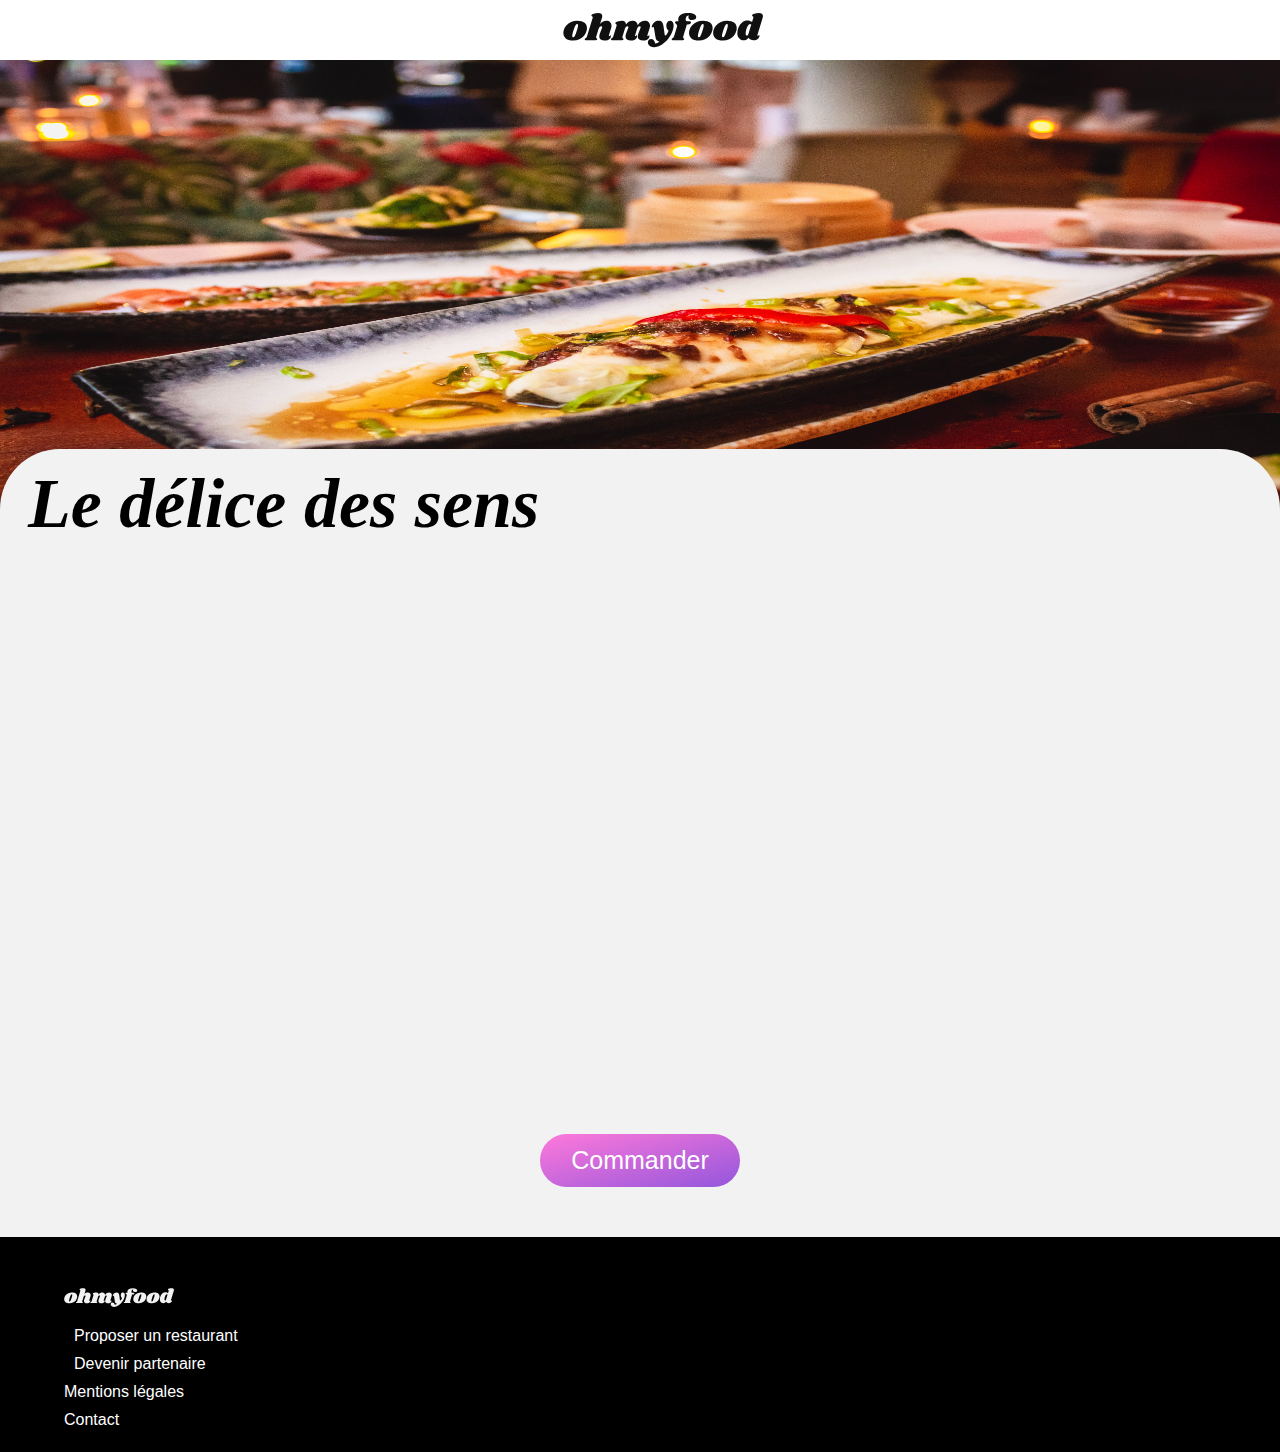
==== commit 6465fd12: "animation du debut et qq petit changement" ====
--- a/menu/menu_delice.html
+++ b/menu/menu_delice.html
@@ -31,10 +31,10 @@
 
             <section class="tt-section">
                 <section class="section">
-                    <h2>ENTRÉES</h2>
-                    <div class="trait"></div>
-
-                    <div class="tt-e">
+                    <h2 class="entrees">ENTRÉES</h2>
+                    <div class="trait trait1"></div>
+
+                    <div class="tt-e tte1">
                         <div class="carte-corps">
                             <div class="carte-t">
                                 <h3 class="carte-titre">Tartare de thon</h3>
@@ -83,10 +83,10 @@
                 </section>
 
                 <section class="section">
-                    <h2>PLATS</h2>
-                    <div class="trait"></div>
-
-                    <div class="tt-e">
+                    <h2 class="plats">PLATS</h2>
+                    <div class="trait trait2"></div>
+
+                    <div class="tt-e tte2">
                         <div class="carte-corps">
                             <div class="carte-t">
                                 <h3 class="carte-titre">Poulet rôti aux herbes de Provence</h3>
@@ -135,10 +135,10 @@
                 </section>
 
                 <section class="section">
-                    <h2>DESSERTS</h2>
-                    <div class="trait"></div>
-
-                    <div class="tt-e">
+                    <h2 class="desserts">DESSERTS</h2>
+                    <div class="trait trait3"></div>
+
+                    <div class="tt-e tte3">
                         <div class="carte-corps">
                             <div class="carte-t">
                                 <h3 class="carte-titre">Farandole de desserts</h3>
--- a/css/menu.css
+++ b/css/menu.css
@@ -84,6 +84,30 @@
     color: rgb(133, 133, 133);
     font-size: 30px;
     margin: 5px 30px 30px 30px;
+}
+
+.entrees {
+    opacity: 0;
+    animation-duration: 1000ms;
+    animation-delay: 700ms;
+    animation-name: animtte;
+    animation-fill-mode: forwards;
+}
+
+.plats {
+    opacity: 0;
+    animation-duration: 1000ms;
+    animation-delay: 1200ms;
+    animation-name: animtte;
+    animation-fill-mode: forwards;
+}
+
+.desserts {
+    opacity: 0;
+    animation-duration: 1000ms;
+    animation-delay: 1700ms;
+    animation-name: animtte;
+    animation-fill-mode: forwards;
 }
 
 .trait {
@@ -96,12 +120,70 @@
     background-color: #99e2d0;
 }
 
+.trait1 {
+    opacity: 0;
+    animation-duration: 1000ms;
+    animation-delay: 850ms;
+    animation-name: animtte;
+    animation-fill-mode: forwards;
+}
+
+.trait2 {
+    opacity: 0;
+    animation-duration: 1000ms;
+    animation-delay: 1350ms;
+    animation-name: animtte;
+    animation-fill-mode: forwards;
+}
+
+.trait3 {
+    opacity: 0;
+    animation-duration: 1000ms;
+    animation-delay: 1850ms;
+    animation-name: animtte;
+    animation-fill-mode: forwards;
+}
+
 .tt-e {
     display: flex;
     flex-direction: column;
     justify-content: space-around;
     margin: 0 auto 45px auto;
     width: 95%;
+}
+
+.tte1 {
+    opacity: 0;
+    animation-duration: 1000ms;
+    animation-delay: 1000ms;
+    animation-name: animtte;
+    animation-fill-mode: forwards;
+}
+
+.tte2 {
+    opacity: 0;
+    animation-duration: 1000ms;
+    animation-delay: 1500ms;
+    animation-name: animtte;
+    animation-fill-mode: forwards;
+}
+
+.tte3 {
+    opacity: 0;
+    animation-duration: 1000ms;
+    animation-delay: 2000ms;
+    animation-name: animtte;
+    animation-fill-mode: forwards;
+}
+
+@keyframes animtte {
+    0% {
+        opacity: 0;
+    }
+
+    100% {
+        opacity: 1;
+    }
 }
 
 .carte-corps {
